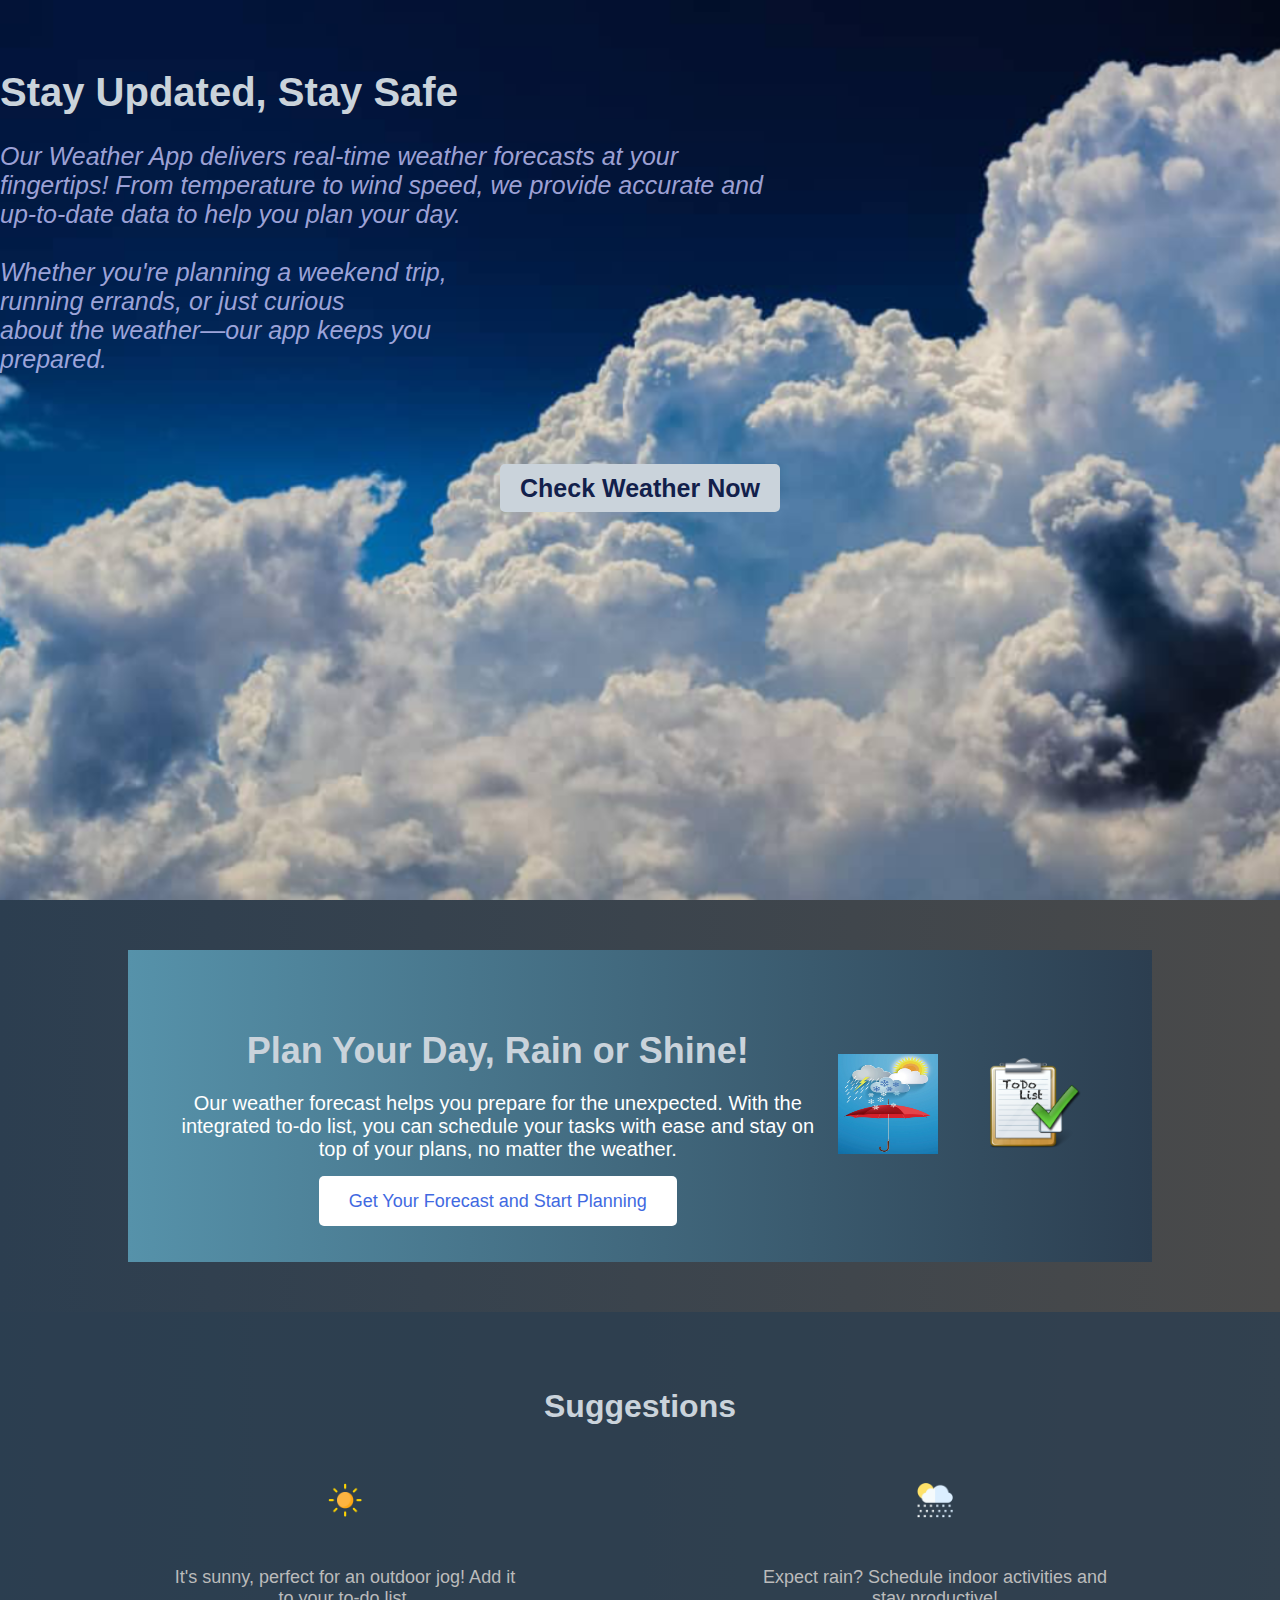
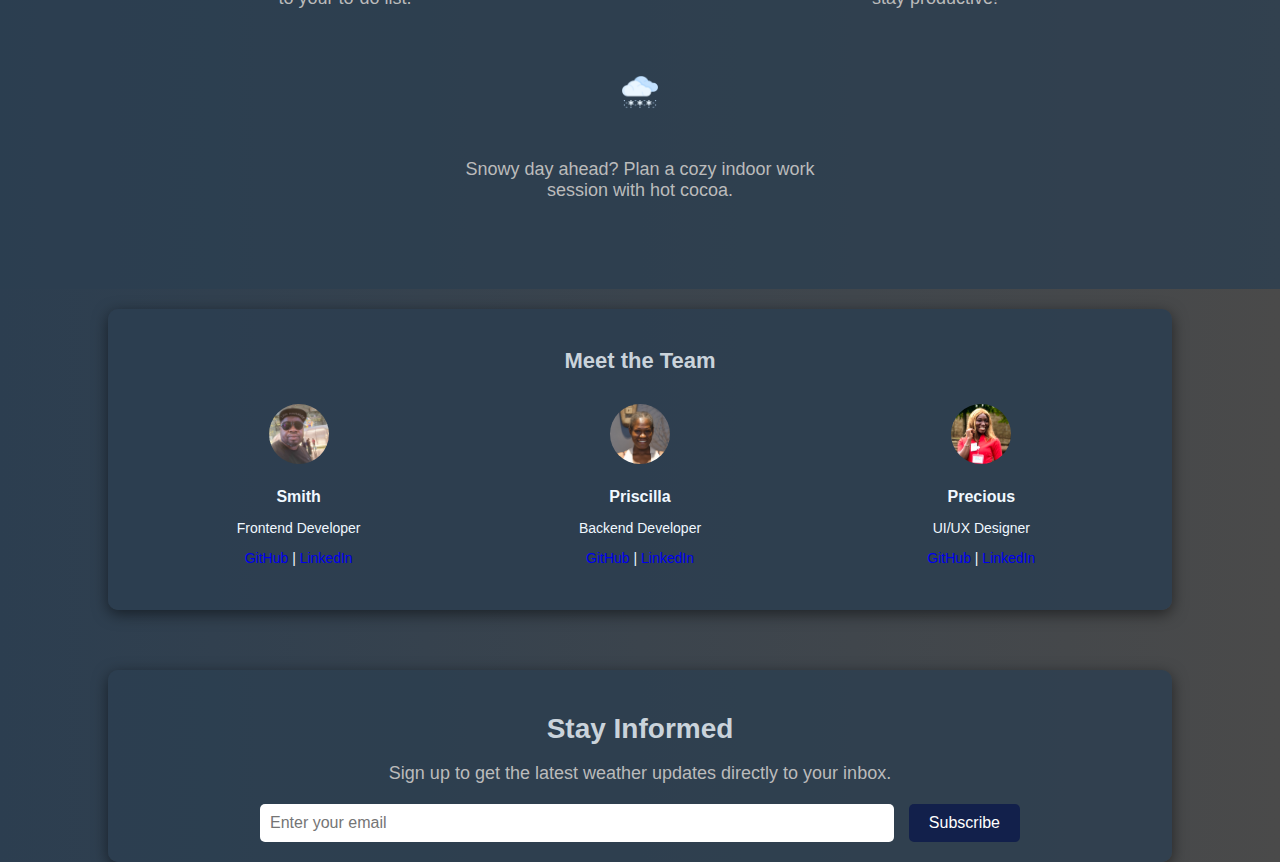
==== landing.html @ 6368d341 "Landing Repo" ====
<!DOCTYPE html>
<html lang="en">
<head>
    <meta charset="UTF-8">
    <meta name="viewport" content="width=device-width, initial-scale=1.0">
    <title>Weather Forecast - Landing Page</title>
    <link rel="stylesheet" href="main.css">
    <link rel="stylesheet" href="landing.css">
</head>
<body class="landingpage">
    <div class="info">
        <h1>Stay Updated, Stay Safe</h1>
        <p class="description">
            Our Weather App delivers real-time weather forecasts at your fingertips! From temperature to wind speed, we provide accurate and up-to-date data to help you plan your day.
            <br><br> 
            Whether you're planning a weekend trip, <br>running errands, or just curious <br>about the weather—our app keeps you <br> prepared.
        </p>
        <a href="index.html" class="weatherpagelink">Check Weather Now</a>
    </div>

    <section class="promo">
        <div class="promo-content">
            <h2>Plan Your Day, Rain or Shine!</h2>
            <p>
                Our weather forecast helps you prepare for the unexpected. With the integrated to-do list, you can schedule your tasks with ease and stay on top of your plans, no matter the weather.
            </p>
            <a href="index.html" class="promo-btn">Get Your Forecast and Start Planning</a>
        </div>
        <div class="promo-icons">
            <img src="images/weather-icon.webp" alt="Weather Forecast Icon">
            <img src="images/todo-icon.png" alt="To-Do List Icon">
        </div>
    </section>


    <section class="suggestions">
        <h2>Suggestions</h2>
        <div class="suggestion-box">
            <div class="suggestion">
                <img src="images/clear.png" alt="Sunny Weather Icon">
                <p>It's sunny, perfect for an outdoor jog! Add it to your to-do list.</p>
            </div>
            <div class="suggestion">
                <img src="images/rain.png" alt="Rainy Weather Icon">
                <p>Expect rain? Schedule indoor activities and stay productive!</p>
            </div>
            <div class="suggestion">
                <img src="images/snow.png" alt="Snowy Weather Icon">
                <p>Snowy day ahead? Plan a cozy indoor work session with hot cocoa.</p>
            </div>
        </div>
    </section>

    <div class="meet-us">
        <h2>Meet the Team</h2>
        <div class="team">
            <div class="teaminfo">
                <img src="images/Smith.jpg" alt="Smith">
                <h3>Smith</h3>
                <p>Frontend Developer</p>
                <p><a href="https://github.com/Sm202020" target="_blank">GitHub</a> | <a href="https://linkedin.com/in/smith" target="_blank">LinkedIn</a></p>
            </div>
            <div class="teaminfo">
                <img src="images/Priscilla.jpg" alt="Priscilla">
                <h3>Priscilla</h3>
                <p>Backend Developer</p>
                <p><a href="https://github.com/pazil24" target="_blank">GitHub</a> | <a href="https://linkedin.com/in/priscilla" target="_blank">LinkedIn</a></p>
            </div>
            <div class="teaminfo">
                <img src="images/Precious.jpg" alt="Precious">
                <h3>Precious</h3>
                <p>UI/UX Designer</p>
                <p><a href="https://github.com/Layna934" target="_blank">GitHub</a> | <a href="https://linkedin.com/in/precious" target="_blank">LinkedIn</a></p>
            </div>
        </div>
    </div>

    <div class="newsletter">
        <h2>Stay Informed</h2>
        <p>Sign up to get the latest weather updates directly to your inbox.</p>
        <input type="email" placeholder="Enter your email" />
        <button>Subscribe</button>
    </div>
</body>
</html>
---- main.css ----
body {
    font-family: Arial, Helvetica, sans-serif;
    margin: 0;
    padding: 0;
    overflow-x: hidden;
}

h1, h2 {
    color: rgb(202, 211, 219);
}

a {
    text-decoration: none;
}

img {
    max-width: 100%;
    height: auto;
}

.weatherpagelink {
    padding: 10px 20px;
    font-size: 25px;
    color: rgb(18, 32, 75);
    background-color: rgb(202, 211, 219);
    border-radius: 5px;
    font-weight: bold;
    transition: background-color 1s ease, color 1s ease;
}

.weatherpagelink:hover {
    background-color: rgb(18, 32, 75);
    color: rgb(202, 211, 219);
}
---- landing.css ----
body.landingpage {
    min-height: 100vh;
    display: flex;
    flex-direction: column;
    justify-content: center;
    align-items: center;
    color: rgb(202, 211, 219);
    background: linear-gradient(to right, rgb(44, 62, 80), rgb(74, 74, 74));
}

.info {
    margin-top: 0;
    text-align: center;
    height: 100vh;
    background-image: url("./images/backgroundimage.png");
    background-size: cover;
    background-position: center;
    background-repeat: no-repeat;
}

.info h1 {
    font-size: 40px;
    text-align: left;
    margin-top: 70px;
}

.description {
    font-size: 25px;
    width: 60%;
    margin-bottom: 100px;
    font-style: italic;
    color: rgba(200, 200, 255, 0.788);
    text-align: left;
}

.promo {
    display: flex;
    justify-content: space-between;
    align-items: center;
    background: linear-gradient(to right, rgb(86, 146, 170), rgb(44, 62, 80));
    padding: 50px;
    color: white;
    text-align: center;
    margin: 50px 0;
}

.promo-content {
    max-width: 50vw;
}

.promo h2 {
    font-size: 36px;
    margin-bottom: 20px;
}

.promo p {
    font-size: 20px;
    margin-bottom: 30px;
}

.promo-btn {
    padding: 15px 30px;
    background-color: white;
    color: royalblue;
    border-radius: 5px;
    font-size: 18px;
    text-decoration: none;
    transition: background-color 0.5s ease, color 0.5s ease;
}

.promo-btn:hover {
    background-color: royalblue;
    color: white;
}

.promo-icons img {
    width: 100px;
    height: 100px;
    margin: 0 20px;
}



.suggestions {
    background: rgba(44, 62, 80, 0.8);
    color: rgb(187, 187, 187);
    text-align: center;
    padding: 50px;
    width: 100%;
    box-sizing: border-box;
}

.suggestions h2 {
    font-size: 32px;
    margin-bottom: 30px;
}

.suggestion-box {
    display: flex;
    justify-content: space-around;
    flex-wrap: wrap;
}

.suggestion {
    width: 30%;
    text-align: center;
    padding: 20px;
}

.suggestion img {
    width: 50px;
    height: 50px;
    margin-bottom: 20px;
}

.suggestion p {
    font-size: 18px;
}

.meet-us, .newsletter {
    background: none;
}

.meet-us {
    background-color: rgba(44, 62, 80, 0.9);
    padding: 20px;
    border-radius: 10px;
    text-align: center;
    margin: 20px auto;
    width: 80%;
    box-shadow: 0px 4px 15px rgba(0, 0, 0, 0.5);
}

.meet-us h2 {
    font-size: 22px;
    margin-bottom: 20px;
    color: rgb(202, 211, 219);
}

.team {
    display: flex;
    justify-content: space-around;
    flex-wrap: wrap;
}

.teaminfo {
    text-align: center;
    width: 30%;
    margin: 10px;
    color: aliceblue;
}

.teaminfo img {
    width: 60px;
    height: 60px;
    border-radius: 50%;
    object-fit: cover;
    margin-bottom: 10px;
}

.teaminfo h3 {
    margin: 10px 0 0px;
    font-size: 16px;
}

.teaminfo p {
    font-size: 14px;
}

.newsletter {
    background-color: rgba(44, 62, 80, 0.8);
    padding: 20px;
    border-radius: 10px;
    text-align: center;
    margin-top: 40px;
    width: 80%;
    box-shadow: 0px 4px 15px rgba(0, 0, 0, 0.5);
}

.newsletter h2 {
    font-size: 28px;
    color: rgb(202, 211, 219);
    margin-bottom: 10px;
}

.newsletter p {
    font-size: 18px;
    margin-bottom: 20px;
    color: rgb(187, 187, 187);
}

.newsletter input[type="email"] {
    padding: 10px;
    border: none;
    border-radius: 5px;
    width: 60%;
    font-size: 16px;
    margin-right: 10px;
}

.newsletter button {
    padding: 10px 20px;
    font-size: 16px;
    color: white;
    background-color: rgb(18, 32, 75);
    border: none;
    border-radius: 5px;
    cursor: pointer;
}

.newsletter button:hover {
    background-color: rgb(202, 211, 219);
    color: rgb(18, 32, 75);
}
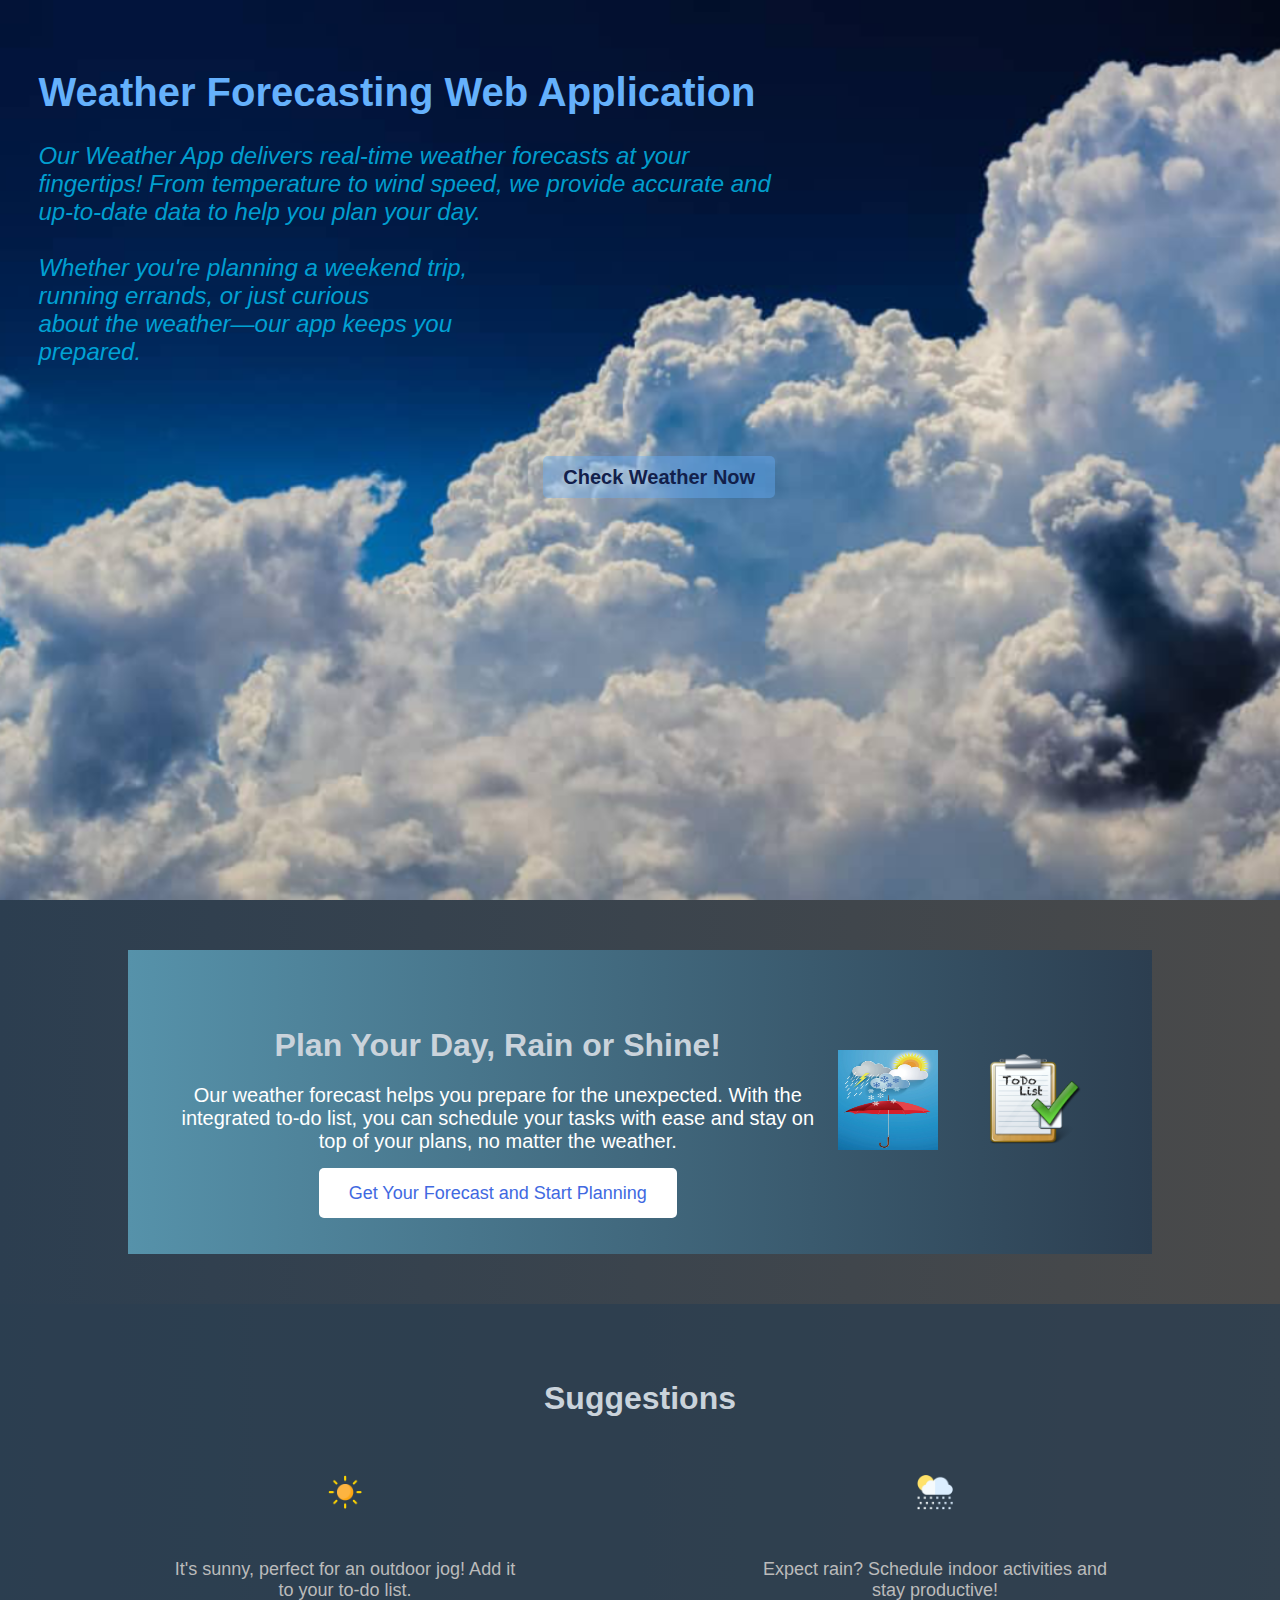
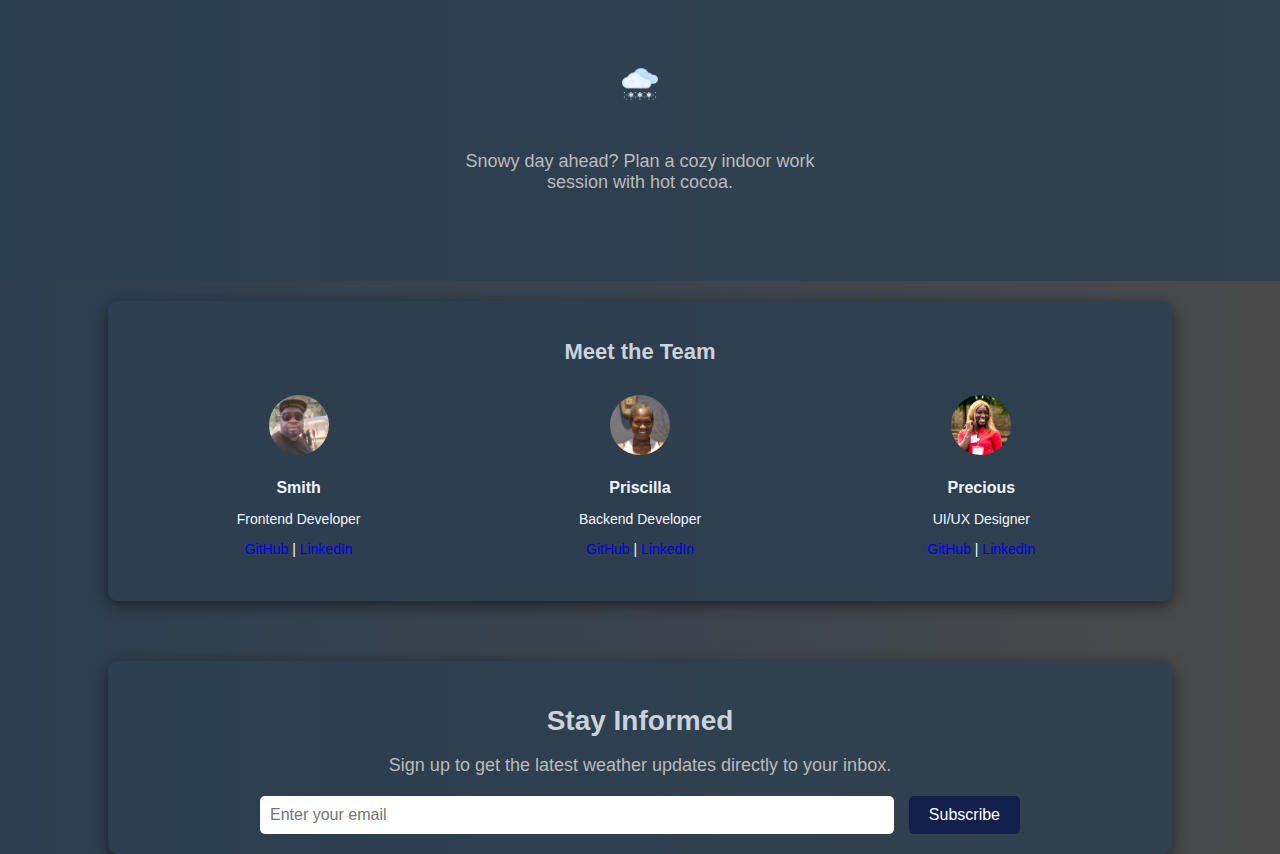
==== commit 5c8fe51a: "Updated" ====
--- a/landing.html
+++ b/landing.html
@@ -9,13 +9,13 @@
 </head>
 <body class="landingpage">
     <div class="info">
-        <h1>Stay Updated, Stay Safe</h1>
+        <h1>Weather Forecasting Web Application</h1>
         <p class="description">
             Our Weather App delivers real-time weather forecasts at your fingertips! From temperature to wind speed, we provide accurate and up-to-date data to help you plan your day.
             <br><br> 
             Whether you're planning a weekend trip, <br>running errands, or just curious <br>about the weather—our app keeps you <br> prepared.
         </p>
-        <a href="index.html" class="weatherpagelink">Check Weather Now</a>
+        <a href="weather.html" class="weatherpagelink">Check Weather Now</a>
     </div>
 
     <section class="promo">
@@ -82,4 +82,4 @@
         <button>Subscribe</button>
     </div>
 </body>
-</html>+</html>
--- a/main.css
+++ b/main.css
@@ -16,19 +16,4 @@
 img {
     max-width: 100%;
     height: auto;
-}
-
-.weatherpagelink {
-    padding: 10px 20px;
-    font-size: 25px;
-    color: rgb(18, 32, 75);
-    background-color: rgb(202, 211, 219);
-    border-radius: 5px;
-    font-weight: bold;
-    transition: background-color 1s ease, color 1s ease;
-}
-
-.weatherpagelink:hover {
-    background-color: rgb(18, 32, 75);
-    color: rgb(202, 211, 219);
 }--- a/landing.css
+++ b/landing.css
@@ -16,21 +16,38 @@
     background-size: cover;
     background-position: center;
     background-repeat: no-repeat;
+    padding-left: 3%;
 }
 
 .info h1 {
-    font-size: 40px;
+    font-size: 2.5rem;
     text-align: left;
     margin-top: 70px;
+    color: #65b1fc;
 }
 
 .description {
-    font-size: 25px;
+    font-size: 1.5rem;
     width: 60%;
     margin-bottom: 100px;
     font-style: italic;
-    color: rgba(200, 200, 255, 0.788);
+    color: #01ccffc0;
     text-align: left;
+}
+
+.weatherpagelink {
+    padding: 10px 20px;
+    font-size: 1.25rem;
+    color: rgb(18, 32, 75);
+    background-color: #65b0fc67;
+    border-radius: 5px;
+    font-weight: bold;
+    transition: background-color 1s ease, color 1s ease;
+}
+
+.weatherpagelink:hover {
+    background-color: rgb(18, 32, 75);
+    color: rgb(202, 211, 219);
 }
 
 .promo {
@@ -49,12 +66,12 @@
 }
 
 .promo h2 {
-    font-size: 36px;
+    font-size: 2rem;
     margin-bottom: 20px;
 }
 
 .promo p {
-    font-size: 20px;
+    font-size: 1.25rem;
     margin-bottom: 30px;
 }
 
@@ -78,7 +95,6 @@
     height: 100px;
     margin: 0 20px;
 }
-
 
 
 .suggestions {
@@ -211,4 +227,15 @@
 .newsletter button:hover {
     background-color: rgb(202, 211, 219);
     color: rgb(18, 32, 75);
+}
+
+@media only screen and (max-width: 768px) {
+    .team {
+        flex-direction: column;
+    }
+
+    .team img {
+        width: 120px;
+        height: 120px;
+    }
 }